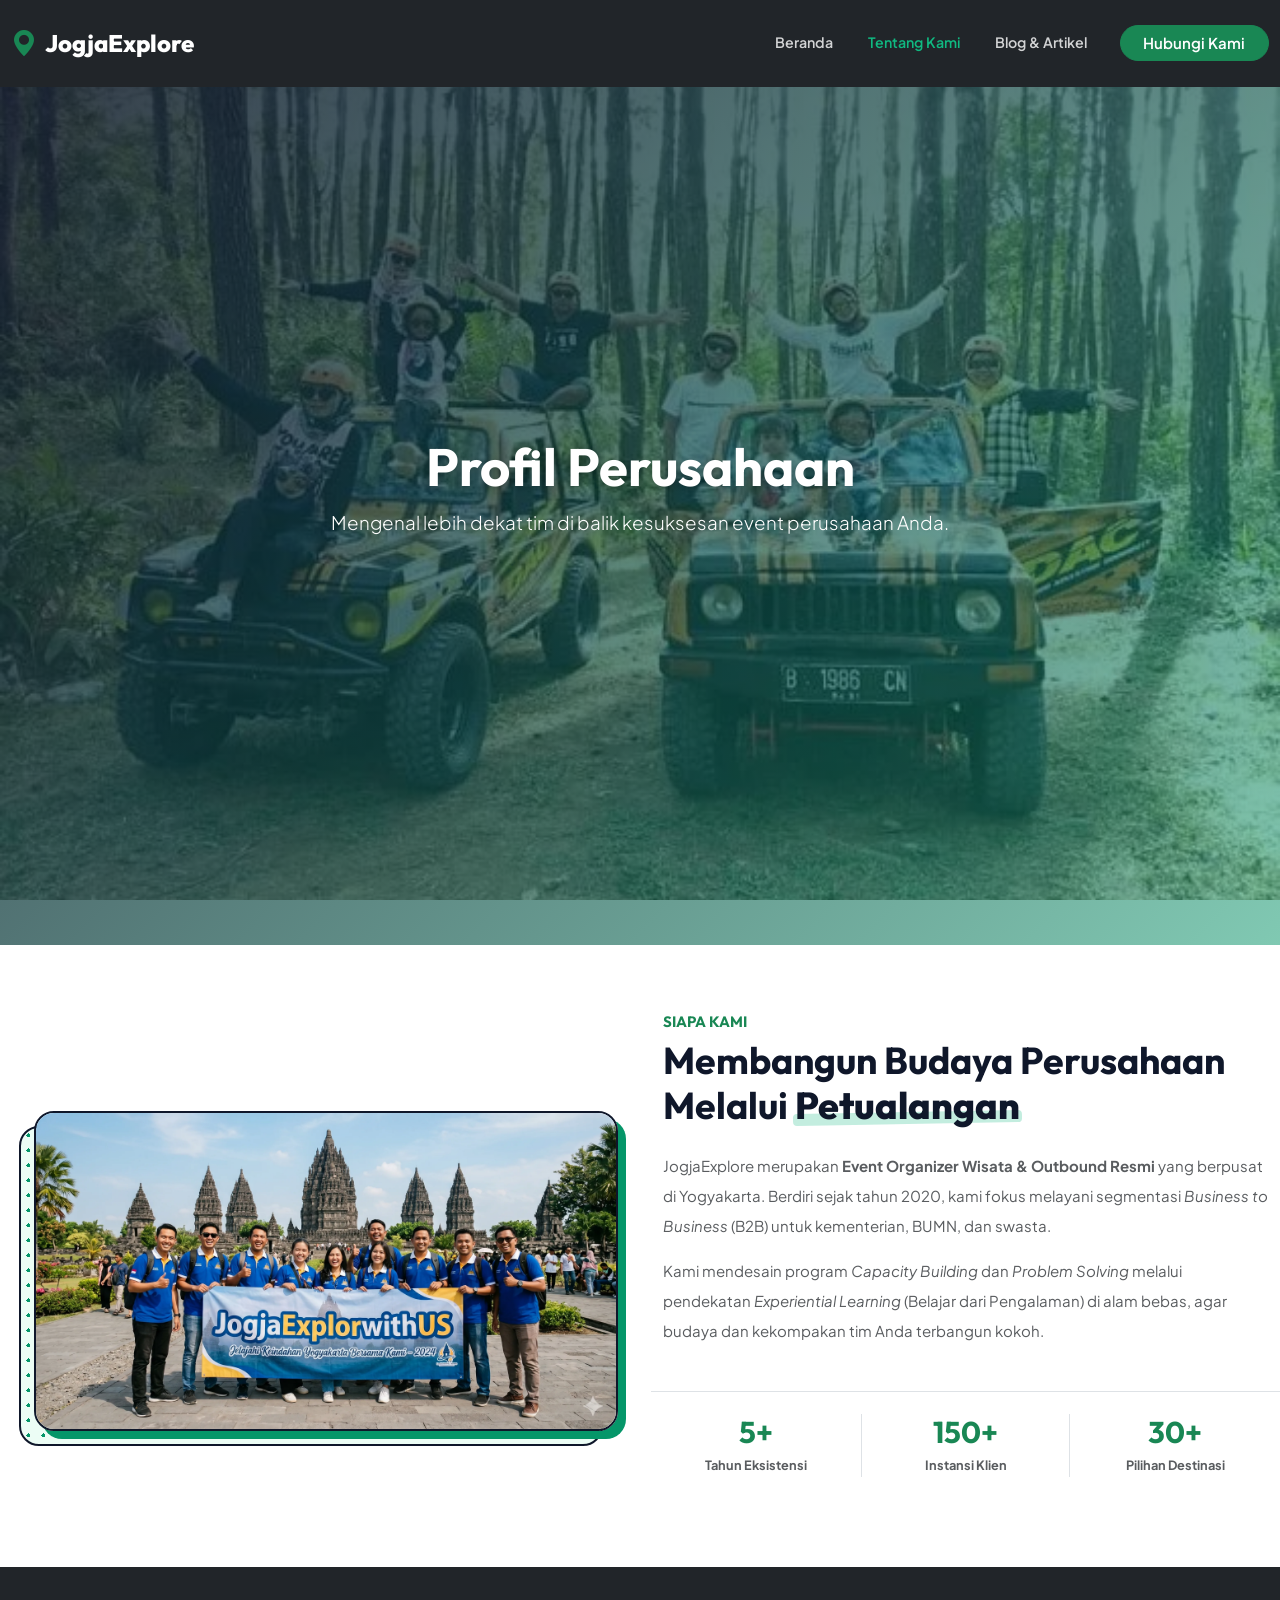
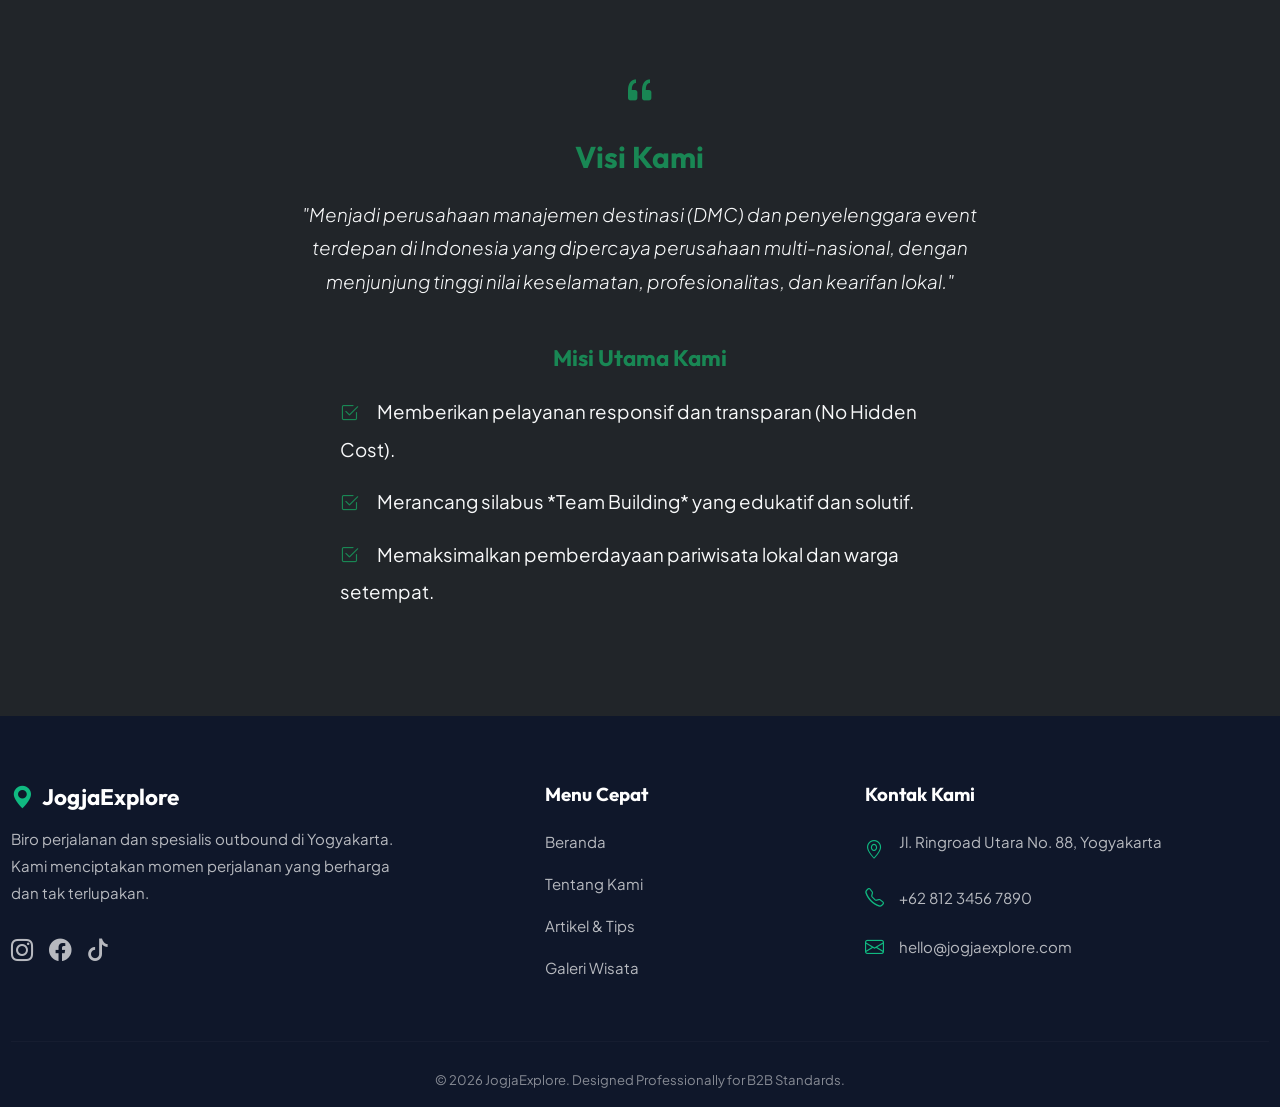
==== about.html @ be4985a9 "Add files via upload" ====
<!DOCTYPE html>
<html lang="id">
<head>
    <meta charset="UTF-8">
    <meta name="viewport" content="width=device-width, initial-scale=1.0">
    <title>Profil Perusahaan - JogjaExplore</title>
    <meta name="description" content="Mengenal lebih dekat JogjaExplore, Event Organizer profesional dengan pengalaman 5+ tahun melayani ratusan perusahaan multinasional di Yogyakarta.">
    <meta name="keywords" content="tentang jogjaexplore, profil eo jogja, tim event organizer, pengalaman organisir acara">
    <meta name="robots" content="index, follow, max-snippet:-1, max-image-preview:large, max-video-preview:-1">
    <meta property="og:type" content="website">
    <meta property="og:title" content="Profil Perusahaan - JogjaExplore">
    <meta property="og:description" content="Mengenal tim profesional JogjaExplore dengan 5+ tahun pengalaman dalam industri event management dan travel organizer.">
    <meta property="og:image" content="https://jogjaexplore.com/images/og-about.jpg">
    <meta property="og:site_name" content="JogjaExplore">
    <meta property="og:locale" content="id_ID">
    <meta name="twitter:card" content="summary_large_image">
    <meta name="twitter:title" content="Profil Perusahaan - JogjaExplore">
    <meta name="theme-color" content="#059669">
    <link rel="icon" type="image/svg+xml" href="favicon.svg">
    <link rel="apple-touch-icon" href="favicon.svg">
    <link href="https://cdn.jsdelivr.net/npm/bootstrap@5.3.0/dist/css/bootstrap.min.css" rel="stylesheet">
    <link rel="stylesheet" href="https://cdn.jsdelivr.net/npm/bootstrap-icons@1.11.1/font/bootstrap-icons.css">
    <link href="https://unpkg.com/aos@2.3.1/dist/aos.css" rel="stylesheet">
    <link rel="stylesheet" href="style.css">
    <link rel="stylesheet" href="floating-buttons.css">
</head>
<body>

    <nav class="navbar navbar-expand-lg navbar-dark bg-dark fixed-top">
        <div class="container">
            <a class="navbar-brand d-flex align-items-center" href="index.html">
                <i class="bi bi-geo-alt-fill text-success fs-3 me-2"></i> JogjaExplore
            </a>
            <button class="navbar-toggler border-0 shadow-none" type="button" data-bs-toggle="collapse" data-bs-target="#navbarNav">
                <span class="navbar-toggler-icon"></span>
            </button>
            <div class="collapse navbar-collapse justify-content-end" id="navbarNav">
                <ul class="navbar-nav align-items-center">
                    <li class="nav-item"><a class="nav-link" href="index.html">Beranda</a></li>
                    <li class="nav-item"><a class="nav-link active" href="about.html">Tentang Kami</a></li>
                    <li class="nav-item"><a class="nav-link" href="blog.html">Blog & Artikel</a></li>
                    <li class="nav-item ms-lg-3 mt-3 mt-lg-0">
                        <a href="index.html#cta" class="btn btn-success rounded-pill px-4 fw-semibold">Hubungi Kami</a>
                    </li>
                </ul>
            </div>
        </div>
    </nav>

    <header class="hero-section hero-inner mt-5" style="background-image: url('images/galeri1_11zon.webp');">
        <div class="container hero-content text-center" data-aos="fade-in">
            <h1 class="display-4 fw-bold">Profil Perusahaan</h1>
            <p class="lead">Mengenal lebih dekat tim di balik kesuksesan event perusahaan Anda.</p>
        </div>
    </header>

    <section class="py-5 bg-white overflow-hidden">
        <div class="container py-5 mt-4">
            <div class="row align-items-center g-5">
                <div class="col-lg-6 text-center text-lg-start" data-aos="fade-right">
                    <div class="pop-art-img-wrapper mx-auto ms-lg-4 mt-3">
                        <img src="images/about1_11zon.webp" 
                             class="img-fluid pop-art-img" alt="Tim EO Jogja">
                    </div>
                </div>

                <div class="col-lg-6 mt-5 mt-lg-0" data-aos="fade-left">
                    <h6 class="text-success fw-bold text-uppercase tracking-wide mb-2">Siapa Kami</h6>
                    <h2 class="fw-bold mb-4 display-6" style="line-height: 1.2;">Membangun Budaya Perusahaan Melalui <span class="text-highlight">Petualangan</span></h2>
                    
                    <p class="text-muted lh-lg mb-3">JogjaExplore merupakan <strong>Event Organizer Wisata & Outbound Resmi</strong> yang berpusat di Yogyakarta. Berdiri sejak tahun 2020, kami fokus melayani segmentasi <em>Business to Business</em> (B2B) untuk kementerian, BUMN, dan swasta.</p>
                    <p class="text-muted lh-lg mb-5">Kami mendesain program <em>Capacity Building</em> dan <em>Problem Solving</em> melalui pendekatan <em>Experiential Learning</em> (Belajar dari Pengalaman) di alam bebas, agar budaya dan kekompakan tim Anda terbangun kokoh.</p>
                    
                    <div class="row pt-4 border-top">
                        <div class="col-4 text-center">
                            <h2 class="text-success fw-bolder mb-1">5+</h2>
                            <span class="text-muted fw-bold d-block" style="font-size: 0.85rem;">Tahun Eksistensi</span>
                        </div>
                        <div class="col-4 text-center border-start border-end px-2">
                            <h2 class="text-success fw-bolder mb-1">150+</h2>
                            <span class="text-muted fw-bold d-block" style="font-size: 0.85rem;">Instansi Klien</span>
                        </div>
                        <div class="col-4 text-center">
                            <h2 class="text-success fw-bolder mb-1">30+</h2>
                            <span class="text-muted fw-bold d-block" style="font-size: 0.85rem;">Pilihan Destinasi</span>
                        </div>
                    </div>
                </div>
            </div>
        </div>
    </section>

    <section class="py-5 bg-dark text-white position-relative">
        <div class="container py-5 text-center">
            <div class="row justify-content-center">
                <div class="col-lg-8" data-aos="zoom-in">
                    <i class="bi bi-quote fs-1 text-success mb-3 d-block"></i>
                    <h2 class="fw-bold mb-4 text-success">Visi Kami</h2>
                    <p class="lead fst-italic text-light mb-5 px-md-5">"Menjadi perusahaan manajemen destinasi (DMC) dan penyelenggara event terdepan di Indonesia yang dipercaya perusahaan multi-nasional, dengan menjunjung tinggi nilai keselamatan, profesionalitas, dan kearifan lokal."</p>
                    
                    <h4 class="fw-bold mb-4 text-success">Misi Utama Kami</h4>
                    <ul class="list-unstyled text-light text-start mx-auto fs-5" style="max-width: 600px; line-height: 2;">
                        <li class="mb-3"><i class="bi bi-check2-square text-success me-3"></i> Memberikan pelayanan responsif dan transparan (No Hidden Cost).</li>
                        <li class="mb-3"><i class="bi bi-check2-square text-success me-3"></i> Merancang silabus *Team Building* yang edukatif dan solutif.</li>
                        <li class="mb-3"><i class="bi bi-check2-square text-success me-3"></i> Memaksimalkan pemberdayaan pariwisata lokal dan warga setempat.</li>
                    </ul>
                </div>
            </div>
        </div>
    </section>

    <footer class="pt-5 pb-3">
        <div class="container pt-4">
            <div class="row mb-4">
                <div class="col-lg-4 mb-4 text-lg-start">
                    <h4 class="fw-bold mb-3 d-flex align-items-center justify-content-lg-start">
                        <i class="bi bi-geo-alt-fill text-success me-2"></i> JogjaExplore
                    </h4>
                    <p style="color: rgba(255,255,255,0.7); line-height: 1.8;">Biro perjalanan dan spesialis outbound di Yogyakarta. Kami menciptakan momen perjalanan yang berharga dan tak terlupakan.</p>
                    <div class="d-flex gap-3 mt-4 justify-content-lg-start">
                        <a href="#" class="fs-4 hover-lift"><i class="bi bi-instagram"></i></a>
                        <a href="#" class="fs-4 hover-lift"><i class="bi bi-facebook"></i></a>
                        <a href="#" class="fs-4 hover-lift"><i class="bi bi-tiktok"></i></a>
                    </div>
                </div>
                <div class="col-lg-3 offset-lg-1 mb-4 text-lg-start">
                    <h5 class="fw-bold mb-4">Menu Cepat</h5>
                    <ul class="list-unstyled d-flex flex-column gap-3" style="color: rgba(255,255,255,0.7);">
                        <li><a href="index.html">Beranda</a></li>
                        <li><a href="about.html">Tentang Kami</a></li>
                        <li><a href="blog.html">Artikel & Tips</a></li>
                        <li><a href="index.html#paket">Galeri Wisata</a></li>
                    </ul>
                </div>
                <div class="col-lg-4 mb-4 text-lg-start">
                    <h5 class="fw-bold mb-4">Kontak Kami</h5>
                    <ul class="list-unstyled d-flex flex-column gap-3" style="color: rgba(255,255,255,0.7);">
                        <li class="d-flex align-items-start justify-content-lg-start">
                            <i class="bi bi-geo-alt text-success me-3 mt-1 fs-5"></i> 
                            <span>Jl. Ringroad Utara No. 88, Yogyakarta</span>
                        </li>
                        <li class="d-flex align-items-center justify-content-lg-start">
                            <i class="bi bi-telephone text-success me-3 fs-5"></i> 
                            <span>+62 812 3456 7890</span>
                        </li>
                        <li class="d-flex align-items-center justify-content-lg-start">
                            <i class="bi bi-envelope text-success me-3 fs-5"></i> 
                            <span>hello@jogjaexplore.com</span>
                        </li>
                    </ul>
                </div>
            </div>
            <hr style="border-color: rgba(255,255,255,0.1);" class="mb-4">
            <div class="text-center" style="color: rgba(255,255,255,0.5);">
                <small>&copy; 2026 JogjaExplore. Designed Professionally for B2B Standards.</small>
            </div>
        </div>
    </footer>

    <a href="https://wa.me/6281234567890?text=Halo%20saya%20tertarik%20dengan%20paket%20tour%20Anda" class="floating-wa" target="_blank" rel="noopener noreferrer" aria-label="Chat WhatsApp"><i class="bi bi-whatsapp"></i></a>
    <a href="#" class="back-to-top" aria-label="Scroll to top"><i class="bi bi-arrow-up"></i></a>
    <script src="https://cdn.jsdelivr.net/npm/bootstrap@5.3.0/dist/js/bootstrap.bundle.min.js"></script>
    <script src="https://unpkg.com/aos@2.3.1/dist/aos.js"></script>
    <script src="script.js"></script>
</body>
</html>
---- style.css ----
/* =========================================
   1. GOOGLE FONTS & RESET (MODERN TYPOGRAPHY)
========================================= */
@import url('https://fonts.googleapis.com/css2?family=Outfit:wght@400;600;700;800&family=Plus+Jakarta+Sans:wght@400;500;600&display=swap');

html, body {
    overflow-x: hidden;
    font-family: 'Plus Jakarta Sans', sans-serif;
    font-size: 15px;
    line-height: 1.8;
    color: #334155;
    background-color: #fcfcfc;
    width: 100%;
    max-width: 100vw;
}

/* Container and Row Safety */
.container, .container-fluid {
    max-width: 100%;
}

h1, h2, h3, h4, h5, h6, .navbar-brand {
    font-family: 'Outfit', sans-serif;
    color: #0f172a;
}

/* Image Safety - Prevent Horizontal Overflow */
img {
    max-width: 100%;
    height: auto;
    display: block;
}

/* Button Safety */
.btn {
    max-width: 100%;
    word-wrap: break-word;
}

:root {
    --primary: #059669; /* Emerald Green Tetap Dipertahankan */
    --accent: #10b981; 
    --dark: #0f172a;
}

/* =========================================
   2. ELEMEN KREATIF (HIGHLIGHT & POP-ART)
========================================= */
.text-highlight {
    position: relative; display: inline-block; z-index: 1; font-weight: 800;
}
.text-highlight::after {
    content: ''; position: absolute; bottom: 4px; left: -2px; right: -2px; height: 12px;
    background-color: rgba(16, 185, 129, 0.25); z-index: -1; transform: rotate(-1deg); border-radius: 4px;
}

.pop-art-img-wrapper {
    position: relative; display: inline-block; z-index: 1;
}
.pop-art-img-wrapper::before {
    content: ''; position: absolute; top: 15px; left: -15px; right: 15px; bottom: -15px;
    background-image: radial-gradient(var(--primary) 2px, transparent 2px); background-size: 15px 15px;
    background-color: #ecfdf5; border-radius: 20px; z-index: -1; border: 2px solid var(--dark);
}
.pop-art-img {
    border: 2px solid var(--dark); border-radius: 20px; box-shadow: 8px 8px 0px var(--primary); transition: transform 0.3s ease; width: 100%;
}
.pop-art-img:hover { transform: translate(-4px, -4px); box-shadow: 12px 12px 0px var(--primary); }

.spin-wrapper {
    position: absolute; bottom: 20px; right: 2%; width: 140px; height: 140px; z-index: 10;
}
.spin-img { width: 100%; height: 100%; animation: spin-slow 15s linear infinite; }
@keyframes spin-slow { 100% { transform: rotate(360deg); } }

/* =========================================
   3. NAVBAR, HERO, & MARQUEE
========================================= */
.navbar { transition: all 0.3s ease; padding: 15px 0; }
.navbar.scrolled {
    background-color: rgba(15, 23, 42, 0.98) !important; backdrop-filter: blur(10px); padding: 10px 0; box-shadow: 0 4px 20px rgba(0,0,0,0.05);
}
.navbar-collapse { overflow-y: visible; }
.navbar-brand { font-weight: 800; font-size: 1.6rem; color: #fff !important; }
.nav-link { font-weight: 600; color: rgba(255,255,255,0.8) !important; font-size: 0.95rem; margin: 0 10px; position: relative; }
.nav-link:hover, .nav-link.active { color: var(--accent) !important; }

.hero-section {
    min-height: 100vh; min-height: 100svh; background-size: cover; background-position: center; background-attachment: fixed; position: relative; display: flex; align-items: center; padding-top: 80px; padding-bottom: 80px; overflow: hidden;
}
.hero-section::before {
    content: ''; position: absolute; inset: 0; background: linear-gradient(135deg, rgba(15, 23, 42, 0.85) 0%, rgba(5, 150, 105, 0.5) 100%);
}
.hero-content { position: relative; z-index: 1; color: white; width: 100%; text-align: left; }
.hero-content h1 { color: white !important; text-shadow: 0 2px 8px rgba(0, 0, 0, 0.3); }
.hero-content .lead { margin-left: 0 !important; }
.hero-content .d-flex { justify-content: flex-start !important; }
.hero-inner { min-height: 100vh; min-height: 100svh; }

.client-section { background: white; padding: 35px 0; border-bottom: 1px solid #e2e8f0; }
.marquee-wrapper { overflow: hidden; white-space: nowrap; width: 100%; position: relative; }
.marquee-track { display: inline-flex; align-items: center; animation: marquee 25s linear infinite; }
.marquee-track:hover { animation-play-state: paused; }
@keyframes marquee { 0% { transform: translateX(0); } 100% { transform: translateX(-50%); } }
.client-logo { font-size: 1.25rem; font-family: 'Outfit', sans-serif; font-weight: 700; color: #94a3b8; margin: 0 40px; text-transform: uppercase; transition: color 0.3s; cursor: default; }
.client-logo:hover { color: var(--primary); }

/* =========================================
   4. CARDS & GRID
========================================= */
.card {
    border: none; border-radius: 20px; box-shadow: 0 10px 30px rgba(0,0,0,0.03);
    transition: all 0.4s ease; overflow: hidden; height: 100%; display: flex; flex-direction: column; background: #ffffff; max-width: 100%;
}
.card:hover { transform: translateY(-10px); box-shadow: 0 20px 40px rgba(5, 150, 105, 0.15); }
.card-img-top { height: 200px; object-fit: cover; width: 100%; max-width: 100%; transition: transform 0.5s ease; }
.card:hover .card-img-top { transform: scale(1.05); }
.card-body { padding: 1.5rem; display: flex; flex-direction: column; flex-grow: 1; }
.icon-box {
    width: 65px; height: 65px; background: linear-gradient(135deg, var(--primary), var(--accent));
    color: white; border-radius: 18px; display: flex; align-items: center; justify-content: center;
    font-size: 1.8rem; margin-bottom: 20px; transform: rotate(-5deg); transition: all 0.3s ease;
}
.card:hover .icon-box { transform: rotate(0deg) scale(1.1); }
.price-tag { font-size: 1.3rem; font-weight: 700; color: var(--primary); font-family: 'Outfit', sans-serif; margin: 10px 0; }

.gallery-item { overflow: hidden; border-radius: 16px; box-shadow: 0 5px 15px rgba(0,0,0,0.08); }
.gallery-img { height: 250px; width: 100%; object-fit: cover; transition: transform 0.5s; }
.gallery-item:hover .gallery-img { transform: scale(1.1); }
.testimonial-card { background: #fff; border-radius: 20px; padding: 2rem; box-shadow: 0 10px 30px rgba(0,0,0,0.03); height: 100%; display: flex; flex-direction: column; }

/* =========================================
   5. CTA SECTION, FAQ, & ARTICLE
========================================= */
.cta-section { background: linear-gradient(135deg, var(--primary) 0%, #064e3b 100%); position: relative; border-radius: 30px; overflow: hidden; box-shadow: 0 20px 40px rgba(5, 150, 105, 0.3); }
.accordion-item { border: none; background: #fff; border-radius: 15px !important; margin-bottom: 15px; box-shadow: 0 5px 15px rgba(0,0,0,0.03); overflow: hidden; }
.accordion-button { font-weight: 600; font-family: 'Outfit', sans-serif; color: var(--dark); padding: 1.2rem 1.5rem; box-shadow: none !important; }
.accordion-button:not(.collapsed) { color: var(--primary); background-color: rgba(5, 150, 105, 0.05); }
.accordion-body { color: #64748b; padding: 0 1.5rem 1.2rem 1.5rem; }

.article-body { background: white; border-radius: 20px; padding: 40px; box-shadow: 0 10px 30px rgba(0,0,0,0.03); margin-top: -80px; position: relative; z-index: 2; }
.article-body p, .article-body ul { color: #475569; font-size: 1.05rem; }

/* FOOTER LENGKAP UTUH - Memastikan teks terlihat jelas */
footer { background-color: var(--dark); color: rgba(255, 255, 255, 0.8) !important; }
footer a, footer p, footer li, footer span { color: rgba(255, 255, 255, 0.7) !important; text-decoration: none; transition: color 0.3s; }
footer h4, footer h5 { color: white !important; font-weight: 700; }
footer i.text-success { color: var(--accent) !important; }
footer a:hover { color: var(--accent) !important; }

/* =========================================
   6. RESPONSIVE DESIGN
========================================= */
@media (max-width: 991.98px) {
    .hero-section { min-height: 100vh; min-height: 100svh; padding-top: 105px; padding-bottom: 55px; overflow: hidden; }
    .hero-content { text-align: left !important; }
    .hero-content h1 { color: white !important; }
    .hero-content .d-flex { justify-content: flex-start !important; }
    .spin-wrapper { width: 110px; height: 110px; bottom: 15px; right: 2%; }
    .hero-content h1 { font-size: clamp(2.25rem, 8vw, 3rem); }
    .hero-inner { min-height: 100vh; min-height: 100svh; }
    .cta-section { border-radius: 20px; }
    .gallery-img { height: 200px; }

    .card { max-width: 100%; }
    .card-img-top { max-width: 100%; }

    footer { text-align: center !important; }
    footer [class*="col-"] { text-align: center !important; margin-bottom: 30px; }
    footer .d-flex, footer .justify-content-lg-start, footer .justify-content-start { justify-content: center !important; }
    footer ul { padding-left: 0 !important; align-items: center; }
    footer li.d-flex { flex-direction: column !important; align-items: center !important; text-align: center !important; }
    footer li.d-flex i { margin-right: 0 !important; margin-bottom: 8px; }
}

@media (max-width: 575.98px) {
    body { font-size: 15px; overflow-x: hidden; }

    .container { padding-left: 1.1rem; padding-right: 1.1rem; }

    .display-6 { font-size: 2rem !important; line-height: 1.2; }
    .lead { font-size: 1rem !important; line-height: 1.75; }
    .small { font-size: 0.9rem !important; }

    .navbar-brand { font-size: 1.35rem; }
    .navbar-collapse {
        background: rgba(15, 23, 42, 0.98);
        border-radius: 16px;
        margin-top: 1rem;
        padding: 1rem;
    }
    .nav-link { margin: 0.25rem 0; }

    .hero-section {
        min-height: 100vh;
        min-height: 100svh;
        padding-top: 92px;
        padding-bottom: 34px;
        background-attachment: scroll;
    }
    .hero-content { text-align: left !important; width: 100%; }
    .hero-content .badge {
        display: inline-block;
        margin-bottom: 1rem !important;
        max-width: 100%;
        font-size: 0.8rem !important;
    }
    .hero-content h1 {
        font-size: clamp(2rem, 9vw, 2.35rem) !important;
        line-height: 1.12;
        margin-bottom: 0.8rem !important;
        word-break: normal;
    }
    .hero-content p { font-size: 0.98rem !important; margin-bottom: 1.15rem !important; }
    .hero-content .d-flex {
        justify-content: flex-start !important;
        align-items: stretch !important;
        gap: 0.85rem !important;
    }
    .hero-content .btn {
        width: 100% !important;
        min-width: 0;
        padding: 0.78rem 1rem !important;
        margin: 0 !important;
        font-size: 0.95rem !important;
    }

    .spin-wrapper {
        position: static;
        display: block;
        width: 86px;
        height: 86px;
        margin: 1rem 0 0 auto;
    }

    .row > .col-6 {
        width: 100% !important;
        flex: 0 0 100% !important;
    }

    .gallery-scroll-row {
        flex-wrap: nowrap;
        overflow-x: auto;
        overflow-y: hidden;
        padding-bottom: 0.75rem;
        scroll-snap-type: x mandatory;
        -webkit-overflow-scrolling: touch;
    }

    .gallery-scroll-row > .col-6 {
        width: 82% !important;
        flex: 0 0 82% !important;
        scroll-snap-align: start;
    }

    #paket .row > .col-6 {
        width: 50% !important;
        flex: 0 0 50% !important;
    }

    #paket .card-img-top {
        height: 140px;
    }

    #paket .card-body {
        padding: 1rem;
    }

    #paket .card h4 {
        font-size: 1rem !important;
        line-height: 1.25;
        margin-bottom: 0.5rem;
    }

    #paket .card p,
    #paket .card li {
        font-size: 0.78rem !important;
        line-height: 1.35;
    }

    #paket .price-tag {
        font-size: 1rem;
    }

    .gallery-scroll-row::-webkit-scrollbar {
        height: 6px;
    }

    .gallery-scroll-row::-webkit-scrollbar-thumb {
        background: rgba(5, 150, 105, 0.45);
        border-radius: 999px;
    }

    .card { max-width: 100%; overflow: hidden; }
    .card-img-top { max-width: 100%; height: 220px; object-fit: cover; }
    img { max-width: 100%; height: auto; }
    .gallery-img { height: 220px; }
    .card-body, .testimonial-card { padding: 1.25rem; }

    .card h4, .card h5, .card-title, .testimonial-card h6 {
        font-size: 1.25rem !important;
        line-height: 1.3;
        margin-bottom: 0.75rem;
    }
    .card p, .card ul, .card .text-muted, .testimonial-card p {
        font-size: 0.95rem !important;
        margin-bottom: 1rem !important;
        line-height: 1.6;
    }

    .price-tag { font-size: 1.15rem; margin: 0.75rem 0; }
    .price-tag span { font-size: 0.85rem !important; }
    .btn { font-size: 0.95rem; padding: 0.65rem 1rem; }
    .badge { font-size: 0.75rem; padding: 0.35rem 0.65rem !important; margin-bottom: 0.6rem !important; }

    .icon-box { width: 56px; height: 56px; font-size: 1.45rem; margin-bottom: 1rem; }
    .testimonial-card .rounded-circle { width: 42px !important; height: 42px !important; font-size: 1rem !important; }
    .testimonial-card .text-warning { font-size: 0.9rem !important; }

    h2 { font-size: 1.75rem !important; }
    h3 { font-size: 1.45rem !important; }
    h4 { font-size: 1.25rem !important; }
    h5 { font-size: 1.1rem !important; }
    h6 { font-size: 0.95rem !important; }

    .d-none.d-md-block { display: block !important; }

    .article-body { padding: 1.5rem; margin-top: -40px; }
    .pop-art-img-wrapper::before { top: 10px; left: -10px; right: 10px; bottom: -10px; }

    footer { text-align: center !important; }
    footer [class*="col-"] { text-align: center !important; margin-bottom: 30px; }
    footer .d-flex, footer .justify-content-start { justify-content: center !important; }
    footer ul { padding-left: 0 !important; }
    footer li.d-flex { flex-direction: column !important; align-items: center !important; text-align: center !important; }
    footer li.d-flex i { margin-right: 0 !important; margin-bottom: 6px; }
    footer h4, footer h5 { font-size: 1rem !important; }
    footer p, footer li { font-size: 0.8rem !important; }
}
---- floating-buttons.css ----
/* =========================================
   FLOATING BUTTONS (WA & BACK-TO-TOP)
========================================= */
.floating-wa,
.back-to-top {
    position: fixed;
    right: 20px;
    width: 55px;
    height: 55px;
    border-radius: 50%;
    display: flex;
    align-items: center;
    justify-content: center;
    font-size: 1.5rem;
    color: white;
    text-decoration: none;
    transition: all 0.3s ease;
    box-shadow: 0 4px 15px rgba(0, 0, 0, 0.2);
    z-index: 99;
    opacity: 0;
    visibility: hidden;
    transform: scale(0) translateY(20px);
}

.floating-wa {
    bottom: 100px;
    background-color: #25D366;
    animation: float-animation 3s ease-in-out infinite;
}

.floating-wa:hover {
    background-color: #1fb855;
    transform: scale(1.1);
    box-shadow: 0 6px 20px rgba(37, 211, 102, 0.4);
    color: white;
}

.back-to-top {
    bottom: 30px;
    background-color: #059669;
}

.back-to-top:hover {
    background-color: #047857;
    transform: translateY(-5px);
    box-shadow: 0 6px 20px rgba(5, 150, 105, 0.4);
    color: white;
}

.floating-wa.show,
.back-to-top.show {
    opacity: 1;
    visibility: visible;
    transform: scale(1) translateY(0);
}

@keyframes float-animation {
    0%, 100% { transform: translateY(0px) scale(1); }
    50% { transform: translateY(-10px) scale(1); }
}

@media (max-width: 575.98px) {
    .floating-wa,
    .back-to-top {
        right: 16px;
        width: 50px;
        height: 50px;
        font-size: 1.3rem;
    }

    .floating-wa { bottom: 80px !important; }
    .back-to-top { bottom: 20px !important; }
}
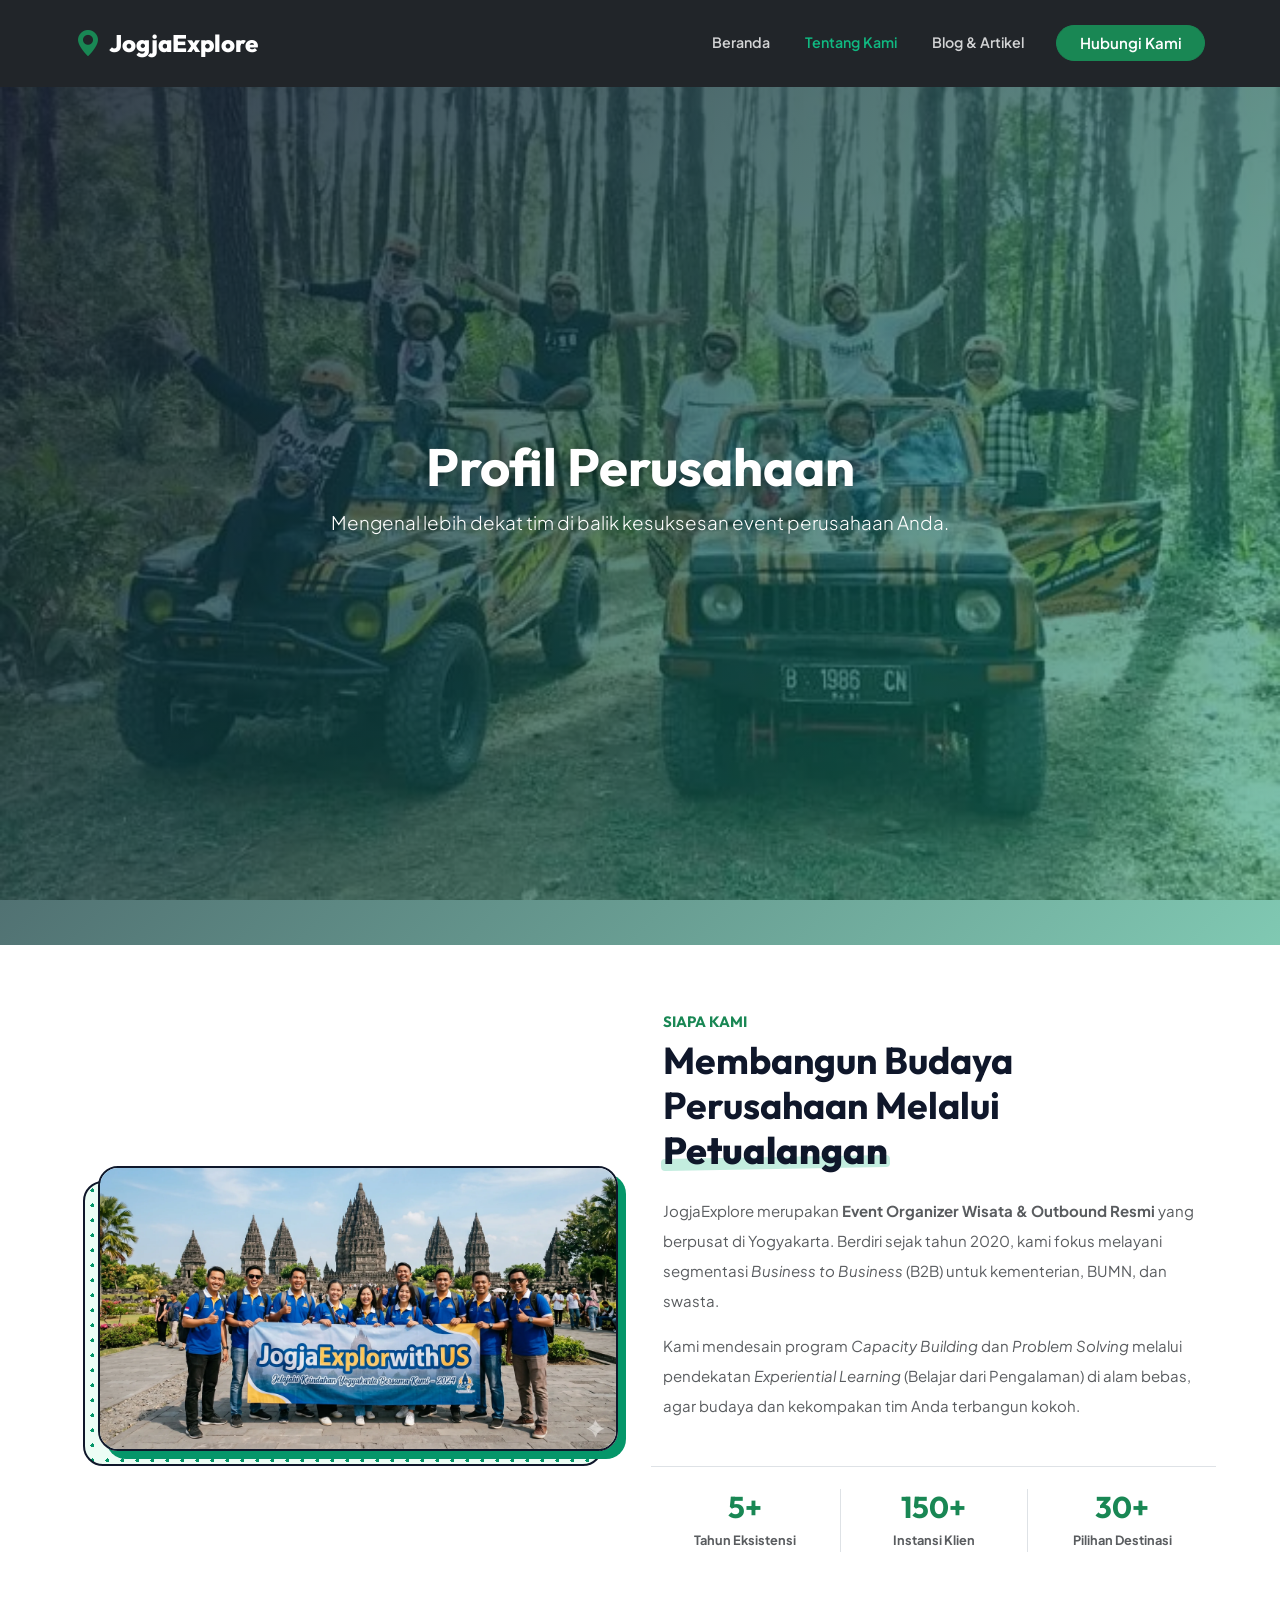
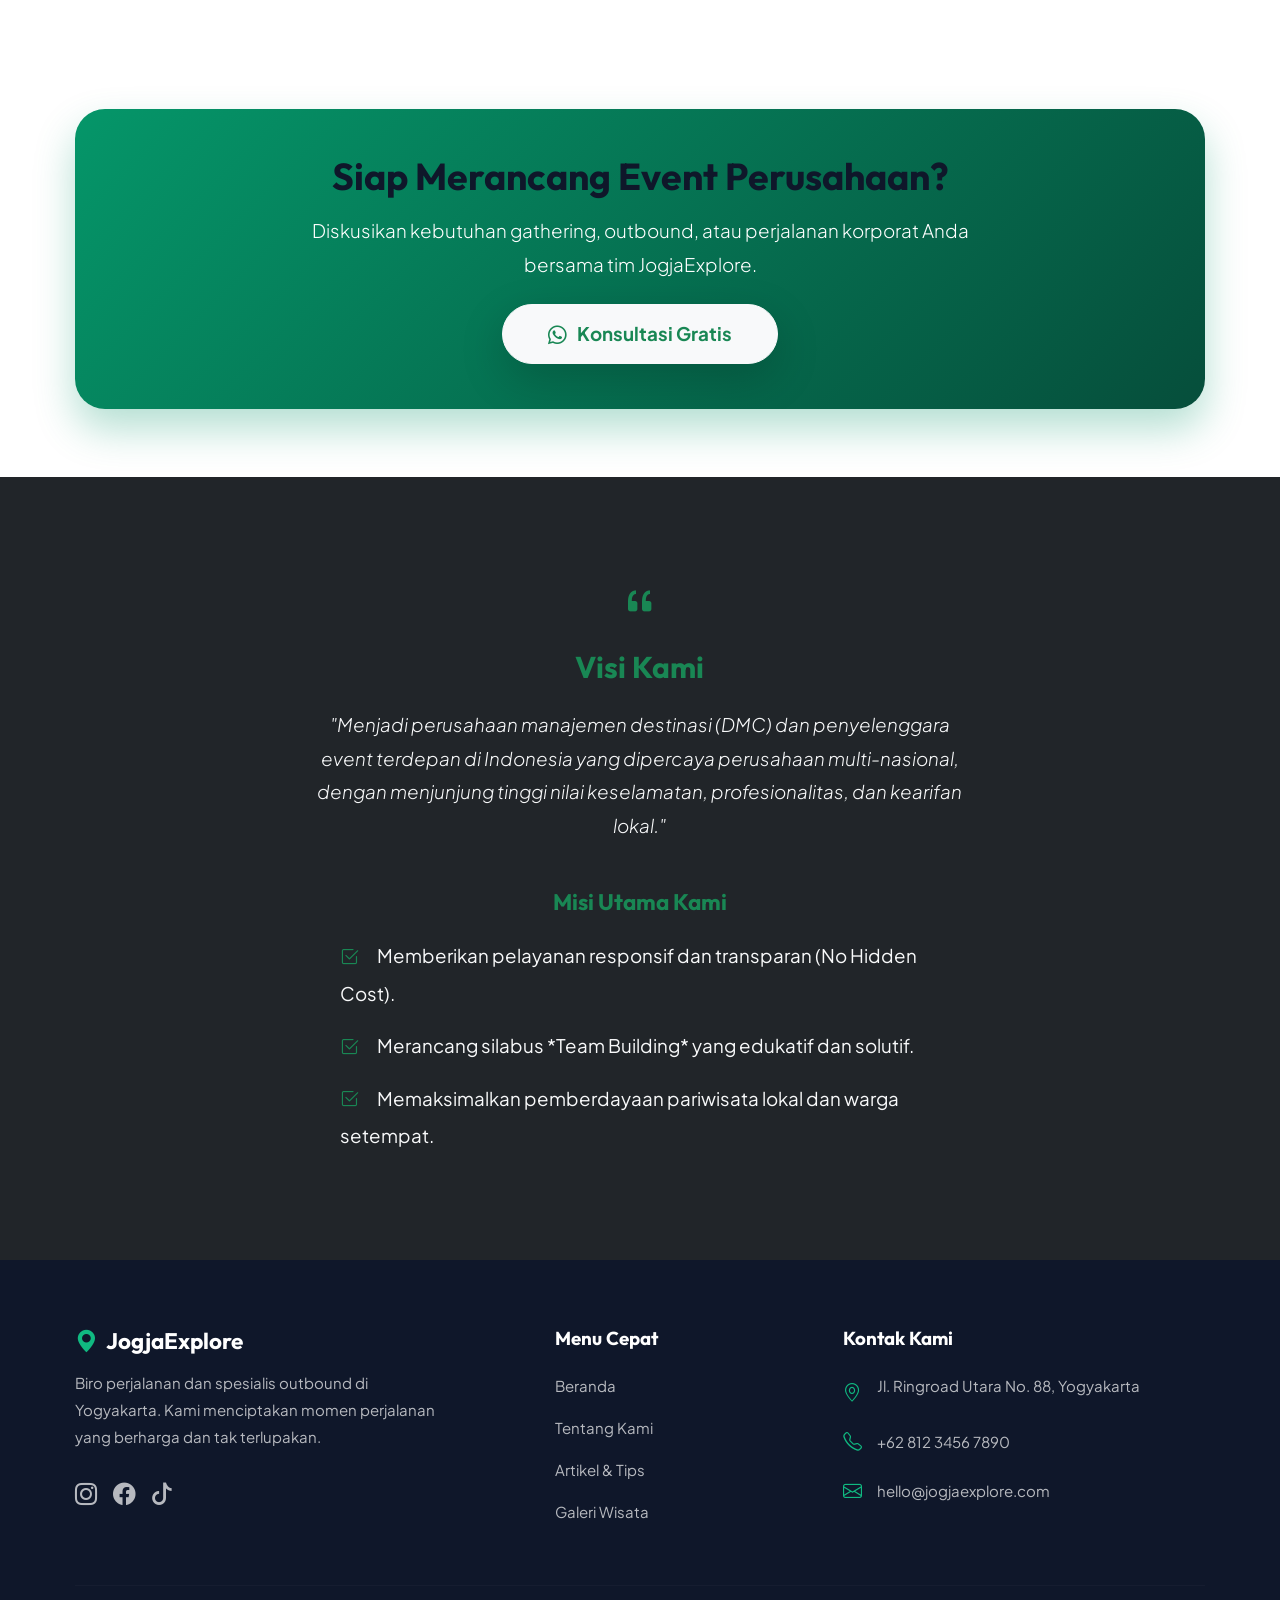
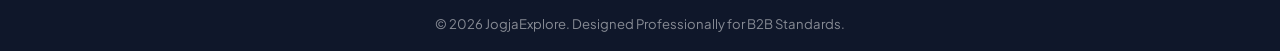
==== commit 1e6ffeae: "Add files via upload" ====
--- a/about.html
+++ b/about.html
@@ -90,27 +90,41 @@
         </div>
     </section>
 
-    <section class="py-5 bg-dark text-white position-relative">
-        <div class="container py-5 text-center">
-            <div class="row justify-content-center">
-                <div class="col-lg-8" data-aos="zoom-in">
-                    <i class="bi bi-quote fs-1 text-success mb-3 d-block"></i>
-                    <h2 class="fw-bold mb-4 text-success">Visi Kami</h2>
-                    <p class="lead fst-italic text-light mb-5 px-md-5">"Menjadi perusahaan manajemen destinasi (DMC) dan penyelenggara event terdepan di Indonesia yang dipercaya perusahaan multi-nasional, dengan menjunjung tinggi nilai keselamatan, profesionalitas, dan kearifan lokal."</p>
-                    
-                    <h4 class="fw-bold mb-4 text-success">Misi Utama Kami</h4>
-                    <ul class="list-unstyled text-light text-start mx-auto fs-5" style="max-width: 600px; line-height: 2;">
-                        <li class="mb-3"><i class="bi bi-check2-square text-success me-3"></i> Memberikan pelayanan responsif dan transparan (No Hidden Cost).</li>
-                        <li class="mb-3"><i class="bi bi-check2-square text-success me-3"></i> Merancang silabus *Team Building* yang edukatif dan solutif.</li>
-                        <li class="mb-3"><i class="bi bi-check2-square text-success me-3"></i> Memaksimalkan pemberdayaan pariwisata lokal dan warga setempat.</li>
-                    </ul>
-                </div>
-            </div>
-        </div>
-    </section>
-
-    <footer class="pt-5 pb-3">
-        <div class="container pt-4">
+    <section id="cta" class="py-5 bg-white">
+        <div class="container py-4">
+            <div class="cta-section p-4 p-md-5 text-center text-white" data-aos="zoom-in">
+                <div class="position-relative" style="z-index: 1;">
+                    <h2 class="display-6 fw-bold mb-3">Siap Merancang Event Perusahaan?</h2>
+                    <p class="lead mb-4 mx-auto" style="max-width: 680px;">Diskusikan kebutuhan gathering, outbound, atau perjalanan korporat Anda bersama tim JogjaExplore.</p>
+                    <a href="https://wa.me/6281234567890" target="_blank" class="btn btn-light btn-lg rounded-pill px-4 px-md-5 py-2 py-md-3 fw-bold text-success shadow-lg">
+                        <i class="bi bi-whatsapp me-2"></i> Konsultasi Gratis
+                    </a>
+                </div>
+            </div>
+        </div>
+    </section>
+
+    <section class="py-5 bg-dark text-white position-relative">
+        <div class="container py-5 text-center">
+            <div class="row justify-content-center">
+                <div class="col-lg-8" data-aos="zoom-in">
+                    <i class="bi bi-quote fs-1 text-success mb-3 d-block"></i>
+                    <h2 class="fw-bold mb-4 text-success">Visi Kami</h2>
+                    <p class="lead fst-italic text-light mb-5 px-md-5">"Menjadi perusahaan manajemen destinasi (DMC) dan penyelenggara event terdepan di Indonesia yang dipercaya perusahaan multi-nasional, dengan menjunjung tinggi nilai keselamatan, profesionalitas, dan kearifan lokal."</p>
+                    
+                    <h4 class="fw-bold mb-4 text-success">Misi Utama Kami</h4>
+                    <ul class="list-unstyled text-light text-start mx-auto fs-5" style="max-width: 600px; line-height: 2;">
+                        <li class="mb-3"><i class="bi bi-check2-square text-success me-3"></i> Memberikan pelayanan responsif dan transparan (No Hidden Cost).</li>
+                        <li class="mb-3"><i class="bi bi-check2-square text-success me-3"></i> Merancang silabus *Team Building* yang edukatif dan solutif.</li>
+                        <li class="mb-3"><i class="bi bi-check2-square text-success me-3"></i> Memaksimalkan pemberdayaan pariwisata lokal dan warga setempat.</li>
+                    </ul>
+                </div>
+            </div>
+        </div>
+    </section>
+
+    <footer class="pt-5 pb-3">
+        <div class="container pt-4">
             <div class="row mb-4">
                 <div class="col-lg-4 mb-4 text-lg-start">
                     <h4 class="fw-bold mb-3 d-flex align-items-center justify-content-lg-start">
--- a/style.css
+++ b/style.css
@@ -17,6 +17,8 @@
 /* Container and Row Safety */
 .container, .container-fluid {
     max-width: 100%;
+    padding-left: var(--content-gutter);
+    padding-right: var(--content-gutter);
 }
 
 h1, h2, h3, h4, h5, h6, .navbar-brand {
@@ -37,11 +39,12 @@
     word-wrap: break-word;
 }
 
-:root {
-    --primary: #059669; /* Emerald Green Tetap Dipertahankan */
-    --accent: #10b981; 
-    --dark: #0f172a;
-}
+:root {
+    --primary: #059669; /* Emerald Green Tetap Dipertahankan */
+    --accent: #10b981; 
+    --dark: #0f172a;
+    --content-gutter: clamp(1.75rem, 6vw, 5rem);
+}
 
 /* =========================================
    2. ELEMEN KREATIF (HIGHLIGHT & POP-ART)
@@ -67,9 +70,9 @@
 }
 .pop-art-img:hover { transform: translate(-4px, -4px); box-shadow: 12px 12px 0px var(--primary); }
 
-.spin-wrapper {
-    position: absolute; bottom: 20px; right: 2%; width: 140px; height: 140px; z-index: 10;
-}
+.spin-wrapper {
+    position: absolute; bottom: 20px; right: var(--content-gutter); width: 140px; height: 140px; z-index: 10;
+}
 .spin-img { width: 100%; height: 100%; animation: spin-slow 15s linear infinite; }
 @keyframes spin-slow { 100% { transform: rotate(360deg); } }
 
@@ -156,7 +159,7 @@
     .hero-content { text-align: left !important; }
     .hero-content h1 { color: white !important; }
     .hero-content .d-flex { justify-content: flex-start !important; }
-    .spin-wrapper { width: 110px; height: 110px; bottom: 15px; right: 2%; }
+    .spin-wrapper { width: 110px; height: 110px; bottom: 15px; right: var(--content-gutter); }
     .hero-content h1 { font-size: clamp(2.25rem, 8vw, 3rem); }
     .hero-inner { min-height: 100vh; min-height: 100svh; }
     .cta-section { border-radius: 20px; }
@@ -197,6 +200,11 @@
         padding-top: 92px;
         padding-bottom: 34px;
         background-attachment: scroll;
+    }
+    .hero-inner {
+        align-items: center;
+        padding-top: 70px;
+        padding-bottom: 70px;
     }
     .hero-content { text-align: left !important; width: 100%; }
     .hero-content .badge {
@@ -280,6 +288,72 @@
 
     #paket .price-tag {
         font-size: 1rem;
+    }
+
+    #blog-preview .row > .col-6 {
+        width: 50% !important;
+        flex: 0 0 50% !important;
+    }
+
+    #blog-preview .container {
+        padding-top: 2.5rem !important;
+        padding-bottom: 2.5rem !important;
+    }
+
+    #blog-preview .row.align-items-end {
+        margin-bottom: 1.5rem !important;
+    }
+
+    #blog-preview .card-img-top {
+        height: 120px;
+    }
+
+    #blog-preview .card-body {
+        padding: 0.85rem;
+    }
+
+    #blog-preview .card-title {
+        font-size: 0.84rem !important;
+        line-height: 1.25;
+    }
+
+    #blog-preview .card-text {
+        font-size: 0.72rem !important;
+        line-height: 1.35;
+        margin-bottom: 0.65rem !important;
+    }
+
+    #blog-preview .card .btn {
+        font-size: 0.82rem;
+        padding: 0.5rem 0.65rem;
+    }
+
+    #blog-preview .col-lg-5 .btn {
+        width: 100%;
+    }
+
+    #cta .container {
+        padding-top: 2rem !important;
+        padding-bottom: 2rem !important;
+    }
+
+    .cta-section {
+        border-radius: 20px;
+        padding: 1.5rem !important;
+    }
+
+    .cta-section .display-6 {
+        font-size: 1.65rem !important;
+    }
+
+    .cta-section .lead {
+        font-size: 0.95rem !important;
+        line-height: 1.6;
+    }
+
+    .cta-section .btn {
+        width: 100%;
+        white-space: normal;
     }
 
     .gallery-scroll-row::-webkit-scrollbar {
